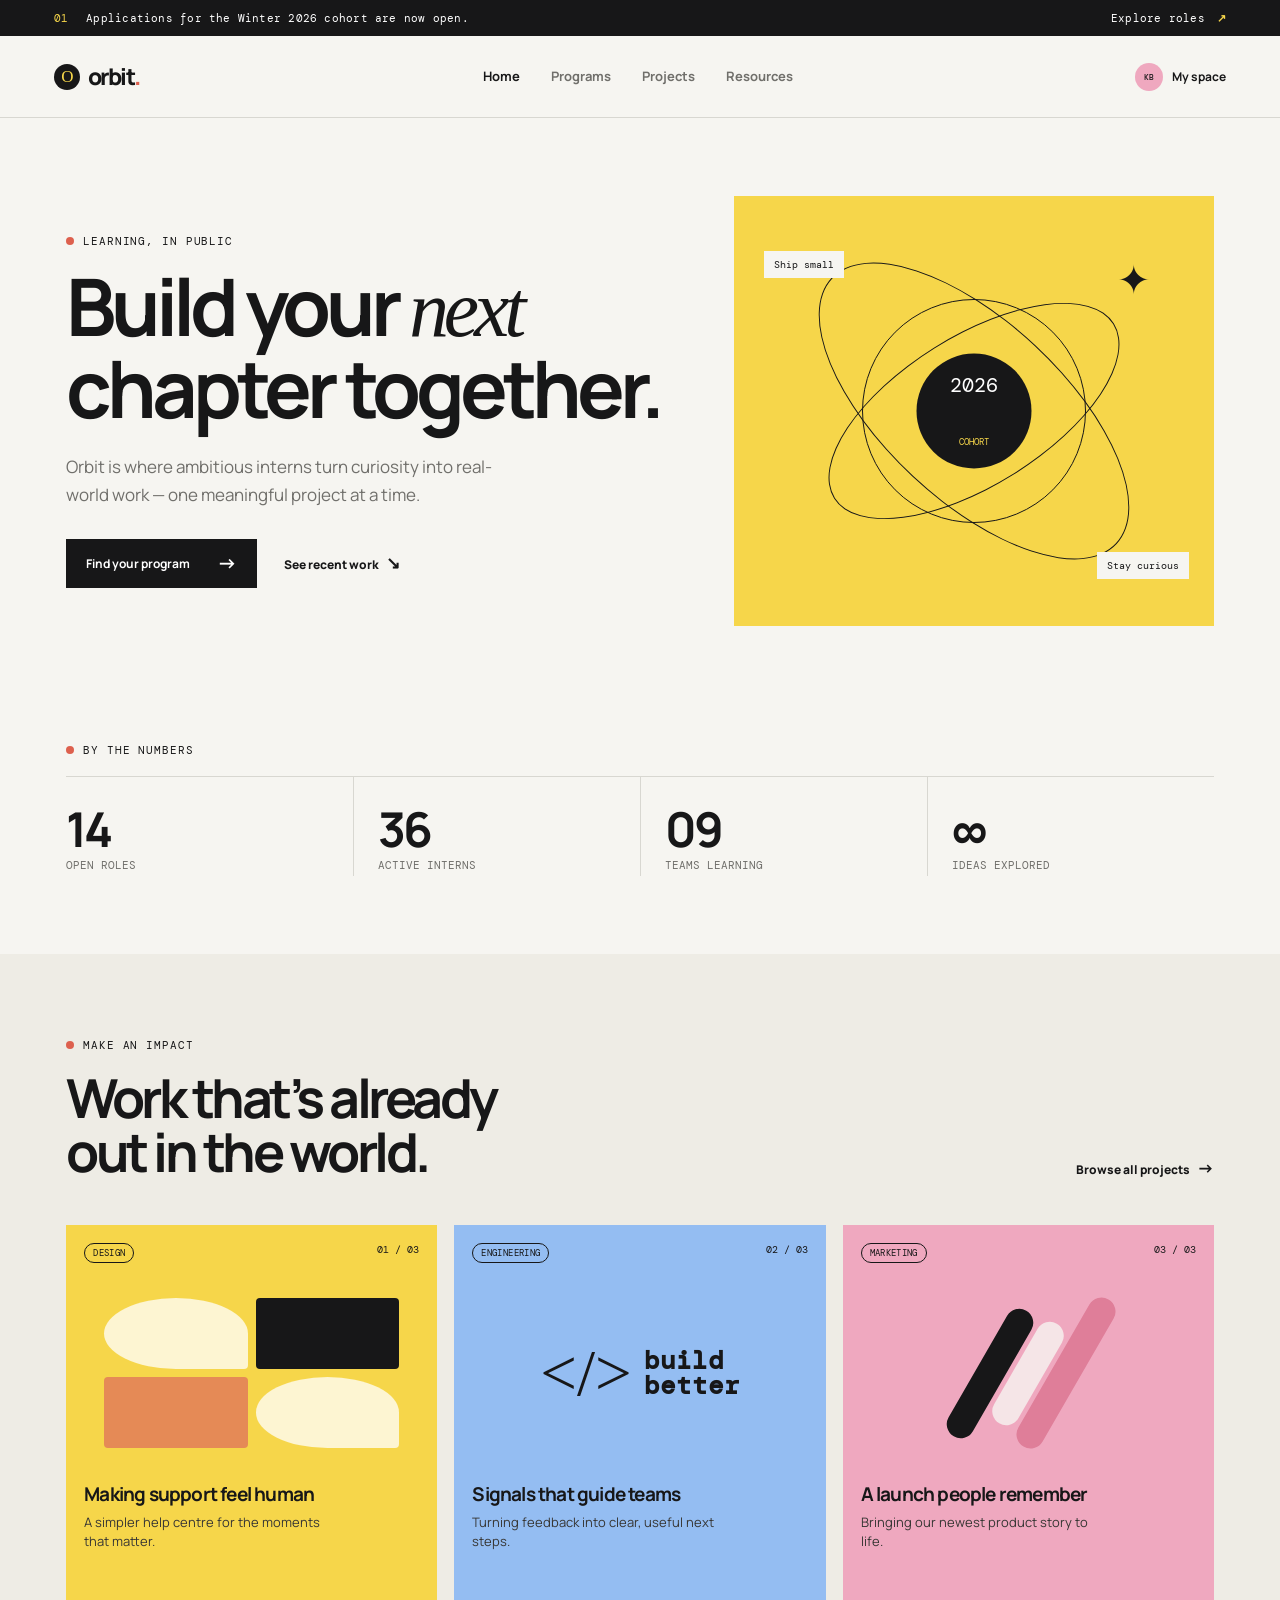
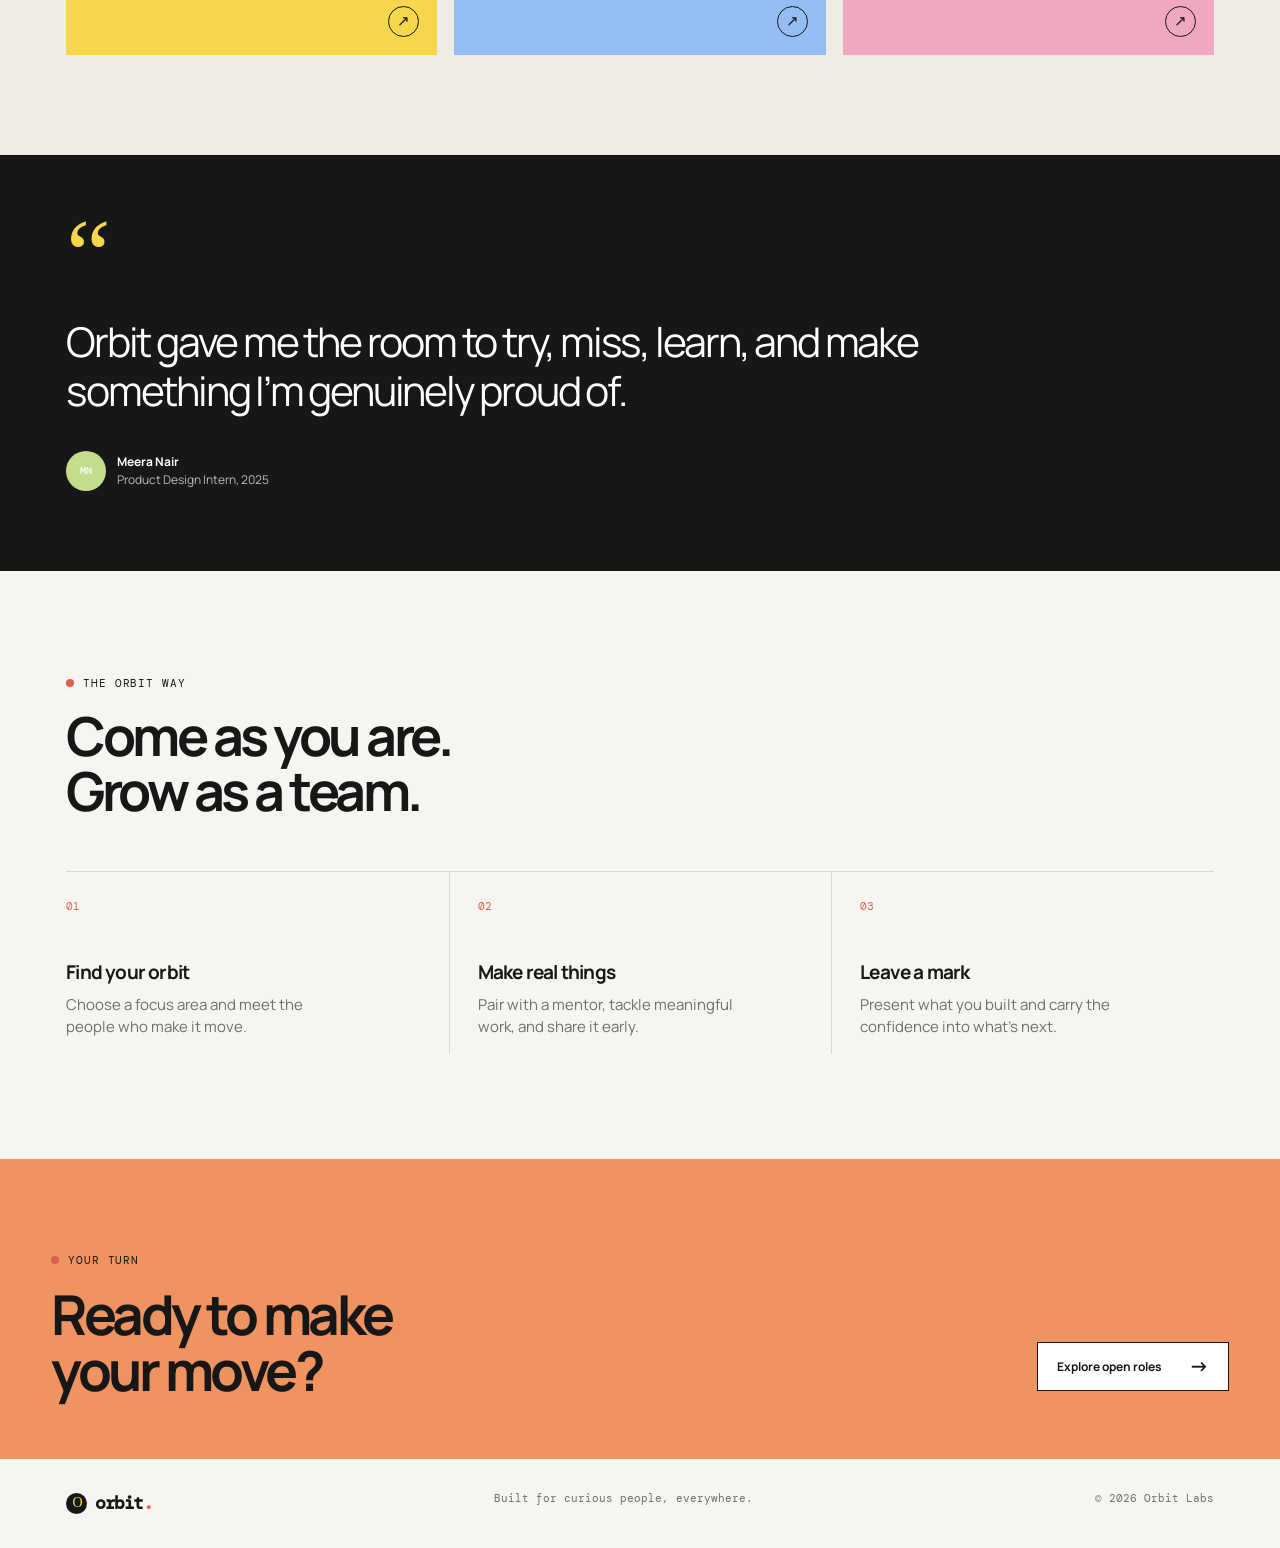
==== index.html @ f0af467f "Project Update" ====
<!doctype html>
<html lang="en">
  <head>
    <meta charset="UTF-8" />
    <meta name="viewport" content="width=device-width, initial-scale=1.0" />
    <title>Orbit — Internship learning hub</title>
    <meta name="description" content="A collaborative learning hub for internship cohorts." />
    <link rel="preconnect" href="https://fonts.googleapis.com" />
    <link rel="preconnect" href="https://fonts.gstatic.com" crossorigin />
    <link href="https://fonts.googleapis.com/css2?family=DM+Mono:wght@400;500&family=Manrope:wght@400;500;600;700;800&display=swap" rel="stylesheet" />
    <link rel="stylesheet" href="styles.css" />
  </head>
  <body>
    <div class="announcement"><span>01</span><p>Applications for the Winter 2026 cohort are now open.</p><a href="programs.html">Explore roles <b>↗</b></a></div>
    <header class="site-header">
      <a class="brand" href="index.html" aria-label="Orbit home"><span class="brand-mark">O</span><span>orbit<span class="brand-dot">.</span></span></a>
      <button class="nav-toggle" aria-label="Open navigation" aria-expanded="false">☰</button>
      <nav class="nav-links" aria-label="Main navigation">
        <a class="active" href="index.html">Home</a><a href="programs.html">Programs</a><a href="projects.html">Projects</a><a href="resources.html">Resources</a>
      </nav>
      <a class="profile-link" href="profile.html"><span class="avatar avatar-sm">KB</span><span>My space</span></a>
    </header>

    <main>
      <section class="hero section-shell">
        <div class="hero-copy">
          <p class="eyebrow"><span></span> Learning, in public</p>
          <h1>Build your <em>next</em><br />chapter together.</h1>
          <p class="hero-text">Orbit is where ambitious interns turn curiosity into real-world work — one meaningful project at a time.</p>
          <div class="hero-actions"><a class="button button-dark" href="programs.html">Find your program <span>→</span></a><a class="text-link" href="projects.html">See recent work <span>↘</span></a></div>
        </div>
        <div class="hero-art" aria-label="Abstract orbit illustration">
          <div class="orbit orbit-one"></div><div class="orbit orbit-two"></div><div class="orbit orbit-three"></div>
          <div class="orbit-center">2026<br /><small>cohort</small></div>
          <span class="art-chip chip-a">Ship small</span><span class="art-chip chip-b">Stay curious</span><span class="art-star">✦</span>
        </div>
      </section>

      <section class="numbers section-shell">
        <p class="eyebrow"><span></span> By the numbers</p>
        <div class="numbers-grid"><div><strong>14</strong><span>open roles</span></div><div><strong>36</strong><span>active interns</span></div><div><strong>09</strong><span>teams learning</span></div><div><strong>∞</strong><span>ideas explored</span></div></div>
      </section>

      <section class="featured section-shell">
        <div class="section-heading"><div><p class="eyebrow"><span></span> Make an impact</p><h2>Work that’s already<br />out in the world.</h2></div><a class="text-link" href="projects.html">Browse all projects <span>→</span></a></div>
        <div class="project-grid">
          <article class="feature-card card-yellow"><div class="card-top"><span class="tag">Design</span><span>01 / 03</span></div><div class="card-visual visual-grid"><i></i><i></i><i></i><i></i></div><div><h3>Making support feel human</h3><p>A simpler help centre for the moments that matter.</p></div><a href="projects.html" aria-label="View Making support feel human">↗</a></article>
          <article class="feature-card card-blue"><div class="card-top"><span class="tag">Engineering</span><span>02 / 03</span></div><div class="card-visual visual-code"><span>&lt;/&gt;</span><b>build<br />better</b></div><div><h3>Signals that guide teams</h3><p>Turning feedback into clear, useful next steps.</p></div><a href="projects.html" aria-label="View Signals that guide teams">↗</a></article>
          <article class="feature-card card-pink"><div class="card-top"><span class="tag">Marketing</span><span>03 / 03</span></div><div class="card-visual visual-lines"><i></i><i></i><i></i></div><div><h3>A launch people remember</h3><p>Bringing our newest product story to life.</p></div><a href="projects.html" aria-label="View A launch people remember">↗</a></article>
        </div>
      </section>

      <section class="quote-band"><div class="section-shell quote-wrap"><span class="quote-mark">“</span><blockquote>Orbit gave me the room to try, miss, learn, and make something I’m genuinely proud of.</blockquote><div class="quote-person"><span class="avatar">MN</span><p><b>Meera Nair</b><br />Product Design Intern, 2025</p></div></div></section>

      <section class="steps section-shell"><div class="section-heading"><div><p class="eyebrow"><span></span> The Orbit way</p><h2>Come as you are.<br />Grow as a team.</h2></div></div><div class="step-grid"><article><span>01</span><h3>Find your orbit</h3><p>Choose a focus area and meet the people who make it move.</p></article><article><span>02</span><h3>Make real things</h3><p>Pair with a mentor, tackle meaningful work, and share it early.</p></article><article><span>03</span><h3>Leave a mark</h3><p>Present what you built and carry the confidence into what’s next.</p></article></div></section>

      <section class="cta section-shell"><div><p class="eyebrow"><span></span> Your turn</p><h2>Ready to make<br />your move?</h2></div><a class="button button-light" href="programs.html">Explore open roles <span>→</span></a></section>
    </main>
    <footer><a class="brand" href="index.html"><span class="brand-mark">O</span><span>orbit<span class="brand-dot">.</span></span></a><p>Built for curious people, everywhere.</p><p>© 2026 Orbit Labs</p></footer>
    <script src="script.js"></script>
  </body>
</html>
---- styles.css ----
:root{--ink:#171718;--paper:#f6f5f1;--muted:#706f6b;--line:#d8d7d1;--yellow:#f6d64a;--blue:#94bdf2;--pink:#efa8bf;--lime:#c4dd8c;--orange:#ef9361;--purple:#b9a0e9;--sans:'Manrope',Arial,sans-serif;--mono:'DM Mono',monospace}*{box-sizing:border-box}html{scroll-behavior:smooth}body{margin:0;background:var(--paper);color:var(--ink);font-family:var(--sans);font-size:15px;line-height:1.5}.announcement{height:36px;background:var(--ink);color:#fff;display:flex;align-items:center;gap:18px;padding:0 4.2vw;font:11px var(--mono);letter-spacing:.02em}.announcement span{color:var(--yellow)}.announcement p{margin:0;flex:1}.announcement a{color:#fff;text-decoration:none}.announcement b{color:var(--yellow);margin-left:5px}.site-header{height:82px;display:flex;align-items:center;padding:0 4.2vw;border-bottom:1px solid var(--line);position:relative;background:var(--paper);z-index:3}.brand{display:inline-flex;align-items:center;gap:8px;color:var(--ink);text-decoration:none;font-size:23px;font-weight:800;letter-spacing:-1.5px}.brand-mark{display:grid;place-items:center;background:var(--ink);color:var(--yellow);width:26px;height:26px;border-radius:50%;font:17px Georgia}.brand-dot{color:#dd604e}.nav-links{display:flex;gap:31px;margin:auto;font-size:13px;font-weight:700}.nav-links a{color:var(--muted);text-decoration:none}.nav-links a:hover,.nav-links .active{color:var(--ink)}.profile-link{display:flex;align-items:center;gap:9px;color:var(--ink);font-size:12px;font-weight:700;text-decoration:none}.avatar{display:grid;place-items:center;width:40px;height:40px;border-radius:50%;background:var(--pink);font:10px var(--mono);font-weight:500}.avatar-sm{width:28px;height:28px;font-size:8px}.nav-toggle{display:none}.section-shell{max-width:1250px;margin:auto;padding-left:4vw;padding-right:4vw}.hero{min-height:590px;display:grid;grid-template-columns:1.07fr .93fr;align-items:center;padding-top:70px;padding-bottom:74px}.eyebrow{display:flex;align-items:center;gap:9px;margin:0 0 19px;font:11px var(--mono);text-transform:uppercase;letter-spacing:.08em}.eyebrow span{background:#dd604e;width:8px;height:8px;border-radius:50%}h1,h2,h3,p{margin-top:0}h1{font-size:clamp(50px,6.2vw,85px);line-height:.99;letter-spacing:-5px;margin-bottom:25px}h1 em{font-family:Georgia,serif;font-weight:400}h2{font-size:clamp(34px,4.2vw,57px);line-height:1.02;letter-spacing:-3.5px;margin-bottom:0}h3{font-size:19px;letter-spacing:-.8px;line-height:1.2}.hero-text{max-width:440px;color:var(--muted);font-size:17px;line-height:1.65;margin-bottom:30px}.hero-actions{display:flex;align-items:center;gap:27px}.button{display:inline-flex;align-items:center;gap:27px;padding:15px 19px;text-decoration:none;border:1px solid var(--ink);font:700 12px var(--sans);cursor:pointer}.button span{font-size:20px;line-height:10px}.button-dark{background:var(--ink);color:#fff}.button-light{background:#fff;color:var(--ink)}.button-outline{background:transparent;color:var(--ink)}.text-link{color:var(--ink);font-size:12px;font-weight:800;text-decoration:none}.text-link span{font-size:17px;margin-left:5px}.hero-art{height:430px;position:relative;max-width:480px;width:100%;justify-self:end;background:var(--yellow);overflow:hidden}.orbit{position:absolute;border:1.4px solid var(--ink);border-radius:50%;left:50%;top:50%;transform:translate(-50%,-50%)}.orbit-one{width:224px;height:224px}.orbit-two{width:330px;height:150px;transform:translate(-50%,-50%) rotate(-32deg)}.orbit-three{width:390px;height:180px;transform:translate(-50%,-50%) rotate(43deg)}.orbit-center{display:grid;place-items:center;text-align:center;position:absolute;left:50%;top:50%;transform:translate(-50%,-50%);width:115px;height:115px;border-radius:50%;background:var(--ink);color:#fff;font:20px var(--mono);line-height:1.05}.orbit-center small{font-size:9px;color:var(--yellow);text-transform:uppercase}.art-chip{position:absolute;padding:7px 10px;background:var(--paper);font:10px var(--mono)}.chip-a{top:55px;left:30px}.chip-b{bottom:47px;right:25px}.art-star{position:absolute;right:63px;top:53px;font-size:40px}.numbers{padding-top:35px;padding-bottom:78px}.numbers-grid{border-top:1px solid var(--line);display:grid;grid-template-columns:repeat(4,1fr)}.numbers-grid div{padding:28px 20px 0 0}.numbers-grid div+div{border-left:1px solid var(--line);padding-left:24px}.numbers-grid strong{display:block;font-size:48px;line-height:1;letter-spacing:-3px}.numbers-grid span{color:var(--muted);font:11px var(--mono);text-transform:uppercase}.featured{padding-top:84px;padding-bottom:100px;background:#eeece5;max-width:none;padding-left:max(4vw,calc((100vw - 1250px)/2 + 4vw));padding-right:max(4vw,calc((100vw - 1250px)/2 + 4vw))}.section-heading{display:flex;justify-content:space-between;align-items:end;margin-bottom:45px}.project-grid{display:grid;grid-template-columns:repeat(3,1fr);gap:17px}.feature-card{min-height:430px;padding:18px;display:flex;flex-direction:column;position:relative}.card-yellow{background:var(--yellow)}.card-blue{background:var(--blue)}.card-pink{background:var(--pink)}.card-top{display:flex;justify-content:space-between;font:10px var(--mono);text-transform:uppercase}.tag{display:inline-block;border:1px solid currentColor;border-radius:20px;padding:3px 8px;font:9px var(--mono);text-transform:uppercase;letter-spacing:.04em}.card-visual{height:190px;position:relative;margin:15px 0}.feature-card h3{margin-bottom:7px}.feature-card p{font-size:13px;max-width:250px;color:#373634}.feature-card>a{position:absolute;right:18px;bottom:18px;width:31px;height:31px;display:grid;place-items:center;border:1px solid var(--ink);border-radius:50%;text-decoration:none;color:var(--ink)}.visual-grid{display:grid;grid-template:1fr 1fr/1fr 1fr;gap:8px;padding:20px}.visual-grid i{background:rgba(255,255,255,.75);border-radius:50% 50% 4px 50%}.visual-grid i:nth-child(2){background:var(--ink);border-radius:4px}.visual-grid i:nth-child(3){border-radius:4px;background:#e58a56}.visual-code{display:flex;align-items:center;justify-content:center;gap:12px}.visual-code span{font:65px Georgia}.visual-code b{font:700 26px var(--mono);line-height:.95}.visual-lines{display:flex;justify-content:center;align-items:center;gap:10px}.visual-lines i{width:28px;height:145px;border-radius:20px;background:var(--ink);transform:rotate(30deg)}.visual-lines i:nth-child(2){height:115px;background:#f5e5e7}.visual-lines i:nth-child(3){height:170px;background:#df7e99}.quote-band{background:var(--ink);color:#fff}.quote-wrap{padding-top:85px;padding-bottom:80px;position:relative}.quote-mark{color:var(--yellow);font:100px Georgia;line-height:.3}.quote-band blockquote{font-size:clamp(27px,3.2vw,43px);letter-spacing:-2.2px;line-height:1.2;max-width:880px;margin:22px 0 36px}.quote-person{display:flex;align-items:center;gap:11px}.quote-person .avatar{background:var(--lime)}.quote-person p{margin:0;font-size:12px;color:#bbb}.quote-person b{color:#fff}.steps{padding-top:105px;padding-bottom:105px}.step-grid{display:grid;grid-template-columns:repeat(3,1fr);margin-top:52px;border-top:1px solid var(--line)}.step-grid article{padding:22px 35px 0 0}.step-grid article+article{border-left:1px solid var(--line);padding-left:28px}.step-grid span{font:11px var(--mono);color:#dd604e}.step-grid h3{margin:45px 0 10px}.step-grid p{color:var(--muted);max-width:265px}.cta{max-width:none;background:var(--orange);min-height:300px;padding-top:61px;padding-bottom:61px;display:flex;justify-content:space-between;align-items:end}.cta h2{font-size:55px}.cta .button{margin-bottom:7px}footer{max-width:1250px;margin:auto;padding:32px 4vw;display:flex;justify-content:space-between;align-items:center;font:11px var(--mono);color:var(--muted)}footer .brand{font-size:18px}footer .brand-mark{width:21px;height:21px;font-size:14px}.page-main{min-height:70vh}.page-intro{padding-top:85px;padding-bottom:70px;display:grid;grid-template-columns:1.25fr .75fr;align-items:end}.page-intro h1{grid-column:1;margin:0}.page-intro>p:last-child{grid-column:2;color:var(--muted);font-size:16px;line-height:1.7;margin:0 0 6px}.page-intro .eyebrow{grid-column:1/-1}.compact{padding-bottom:55px}.role-section{padding-bottom:100px}.role-toolbar{border-top:1px solid var(--ink);padding:18px 0;display:flex;justify-content:space-between;align-items:center;font:12px var(--mono)}.role-toolbar p{margin:0}.filter-group{display:flex;gap:7px}.filter{border:1px solid var(--line);border-radius:20px;background:transparent;padding:6px 10px;font:10px var(--mono);cursor:pointer}.filter.active,.filter:hover{background:var(--ink);color:#fff;border-color:var(--ink)}.role-list{border-bottom:1px solid var(--line)}.role-item{display:grid;grid-template-columns:55px 1fr 190px 105px;gap:20px;padding:27px 0;border-top:1px solid var(--line);align-items:center}.role-no,.role-meta{font:10px var(--mono);color:var(--muted)}.role-item h3{margin:8px 0}.role-item p{margin:0;color:var(--muted);font-size:13px}.role-meta b{color:var(--ink);font-weight:500}.role-item>a,.resource-list a,.application-card>a{font-size:11px;font-weight:800;color:var(--ink);text-decoration:none}.role-item>a span{font-size:16px;margin-left:5px}.dark-callout{max-width:1170px;margin-bottom:100px;padding-top:53px;padding-bottom:53px;background:var(--ink);color:#fff;display:flex;align-items:end;justify-content:space-between}.dark-callout h2{font-size:46px}.dark-callout .eyebrow{color:#bbb}.dark-callout .eyebrow span{background:var(--yellow)}.project-board{padding-bottom:100px;display:grid;grid-template-columns:1fr 1fr;gap:18px}.board-card{height:570px;padding:22px;position:relative;display:flex;flex-direction:column;justify-content:end;overflow:hidden}.board-card>div:last-of-type{position:relative;z-index:1}.board-card h2{font-size:44px;letter-spacing:-3px;margin:12px 0}.board-card p{font-size:13px;max-width:315px;margin-bottom:25px}.board-card>a{position:relative;z-index:1;color:var(--ink);font-size:11px;font-weight:800}.board-index{position:absolute;top:20px;font:10px var(--mono)}.board-lime{background:var(--lime)}.board-orange{background:var(--orange)}.board-purple{background:var(--purple)}.board-sand{background:#ded7c7}.planet{position:absolute;width:310px;height:310px;border:1px solid var(--ink);border-radius:50%;right:45px;top:76px}.planet:before,.planet:after{content:"";position:absolute;border-radius:50%;border:1px solid var(--ink);inset:-37px 30px;transform:rotate(32deg)}.planet:after{inset:60px -70px;transform:rotate(-35deg)}.chart-shape{position:absolute;display:flex;align-items:end;gap:12px;right:48px;top:105px;height:230px}.chart-shape i{width:40px;background:var(--ink)}.chart-shape i:nth-child(1){height:70px}.chart-shape i:nth-child(2){height:130px}.chart-shape i:nth-child(3){height:94px}.chart-shape i:nth-child(4){height:190px}.chart-shape i:nth-child(5){height:150px}.type-shape{position:absolute;top:76px;right:20px;font:800 64px/.78 var(--sans);letter-spacing:-5px;color:#f0eafb}.window-shape{position:absolute;right:34px;top:85px;width:260px;display:grid;grid-template-columns:1fr 1fr;gap:7px}.window-shape span{height:120px;background:#f6f5f1}.window-shape span:nth-child(2),.window-shape span:nth-child(3){background:var(--ink)}.resource-layout{display:grid;grid-template-columns:220px 1fr;gap:65px;padding-bottom:105px}.resource-aside{font:12px var(--mono)}.resource-aside p{color:var(--muted);margin-bottom:13px}.resource-aside a{display:flex;justify-content:space-between;padding:11px 0;border-top:1px solid var(--line);text-decoration:none;color:var(--muted)}.resource-aside a.active{color:var(--ink);font-weight:600}.resource-list{border-top:1px solid var(--ink)}.resource-list article{display:grid;grid-template-columns:67px 1fr 70px;gap:20px;align-items:center;padding:22px 0;border-bottom:1px solid var(--line)}.resource-icon{width:50px;height:50px;display:grid;place-items:center;font-size:22px}.icon-yellow{background:var(--yellow)}.icon-blue{background:var(--blue)}.icon-pink{background:var(--pink)}.icon-lime{background:var(--lime)}.resource-list h3{margin:8px 0 5px}.resource-list p{margin:0;color:var(--muted);font-size:13px}.profile-hero{padding-top:72px;padding-bottom:62px;display:grid;grid-template-columns:112px 1fr auto;gap:24px;align-items:center}.avatar-xl{width:100px;height:100px;font-size:22px}.profile-hero h1{font-size:56px;margin:0 0 8px}.profile-hero p:last-child{margin:0;color:var(--muted)}.profile-hero .eyebrow{margin-bottom:7px}.dashboard{padding-bottom:110px;display:grid;grid-template-columns:1fr 320px;gap:70px}.application-card{border:1px solid var(--ink);padding:22px;display:grid;grid-template-columns:50px 1fr auto;gap:18px;align-items:center;margin-bottom:20px}.app-symbol{display:grid;place-items:center;width:45px;height:45px;background:var(--yellow);font-size:24px}.status{font:10px var(--mono);color:#34713d}.application-card h3{margin:6px 0}.application-card p{margin:0;color:var(--muted);font-size:12px}.next-card{background:var(--blue);padding:27px}.next-card>span{font:10px var(--mono);text-transform:uppercase}.next-card h3{font-size:25px;margin:35px 0 8px}.next-card p{max-width:400px;margin-bottom:23px;font-size:13px}.progress{height:5px;background:rgba(0,0,0,.2);margin-bottom:8px}.progress i{display:block;width:50%;height:100%;background:var(--ink)}.next-card small{font:10px var(--mono)}.dashboard-aside{padding:22px;background:#eceae3}.checklist{list-style:none;padding:0;margin:22px 0 26px}.checklist li{border-top:1px solid var(--line);padding:13px 0;display:flex;align-items:center;gap:9px;font-size:13px}.checklist i{display:grid;place-items:center;width:20px;height:20px;border:1px solid var(--ink);border-radius:50%;font:10px var(--mono);font-style:normal}.checklist .done{color:var(--muted);text-decoration:line-through}.checklist .done i{background:var(--ink);color:#fff;text-decoration:none}
@media(max-width:760px){.announcement{padding:0 20px}.announcement p{white-space:nowrap;overflow:hidden;text-overflow:ellipsis}.announcement a{display:none}.site-header{height:66px;padding:0 20px}.nav-toggle{display:block;margin-left:auto;margin-right:18px;border:0;background:none;font-size:20px;cursor:pointer}.nav-links{display:none;position:absolute;top:65px;left:0;right:0;background:var(--paper);padding:18px 20px 22px;box-shadow:0 8px 12px #0001;flex-direction:column;gap:16px}.nav-links.open{display:flex}.profile-link span:last-child{display:none}.section-shell{padding-left:20px;padding-right:20px}.hero{grid-template-columns:1fr;padding-top:58px;gap:48px}.hero-art{height:325px;justify-self:stretch}.numbers{padding-bottom:55px}.numbers-grid{grid-template-columns:1fr 1fr}.numbers-grid div:nth-child(3){border-left:0;padding-left:0;margin-top:22px}.numbers-grid div:nth-child(4){margin-top:22px}.numbers-grid strong{font-size:38px}.featured{padding:62px 20px}.section-heading{align-items:start;margin-bottom:30px}.section-heading .text-link{display:none}.project-grid,.step-grid{grid-template-columns:1fr}.feature-card{min-height:360px}.quote-wrap{padding-top:60px;padding-bottom:55px}.quote-band blockquote{letter-spacing:-1.5px}.steps{padding-top:65px;padding-bottom:65px}.step-grid{margin-top:35px}.step-grid article,.step-grid article+article{padding:20px 0;border-left:0;border-bottom:1px solid var(--line)}.step-grid h3{margin:25px 0 8px}.cta{padding-top:47px;padding-bottom:47px;display:block}.cta h2{font-size:45px;margin-bottom:30px}footer{padding:24px 20px;display:block}footer p{margin:15px 0 0}.page-intro{padding-top:60px;padding-bottom:50px;display:block}.page-intro h1{margin-bottom:22px}.page-intro .eyebrow{margin-bottom:17px}.role-toolbar{display:block}.filter-group{margin-top:16px;overflow:auto;padding-bottom:2px}.role-item{grid-template-columns:32px 1fr;gap:12px}.role-item .role-meta{grid-column:2}.role-item>a{grid-column:2}.dark-callout{margin-bottom:65px;display:block;padding-top:40px;padding-bottom:40px}.dark-callout h2{font-size:38px;margin-bottom:27px}.project-board{grid-template-columns:1fr;padding-bottom:65px}.board-card{height:470px}.board-card h2{font-size:38px}.resource-layout{grid-template-columns:1fr;gap:25px;padding-bottom:65px}.resource-aside{display:grid;grid-template-columns:1fr 1fr;gap:0 15px}.resource-aside p{grid-column:1/-1}.resource-list article{grid-template-columns:55px 1fr;gap:12px}.resource-list article>a{grid-column:2}.profile-hero{padding-top:50px;padding-bottom:45px;grid-template-columns:70px 1fr}.avatar-xl{width:65px;height:65px;font-size:15px}.profile-hero h1{font-size:42px}.profile-hero .button{grid-column:1/-1;width:max-content}.dashboard{grid-template-columns:1fr;gap:30px;padding-bottom:65px}.application-card{grid-template-columns:45px 1fr}.application-card>a{grid-column:1/-1}.dashboard-aside{order:-1}}
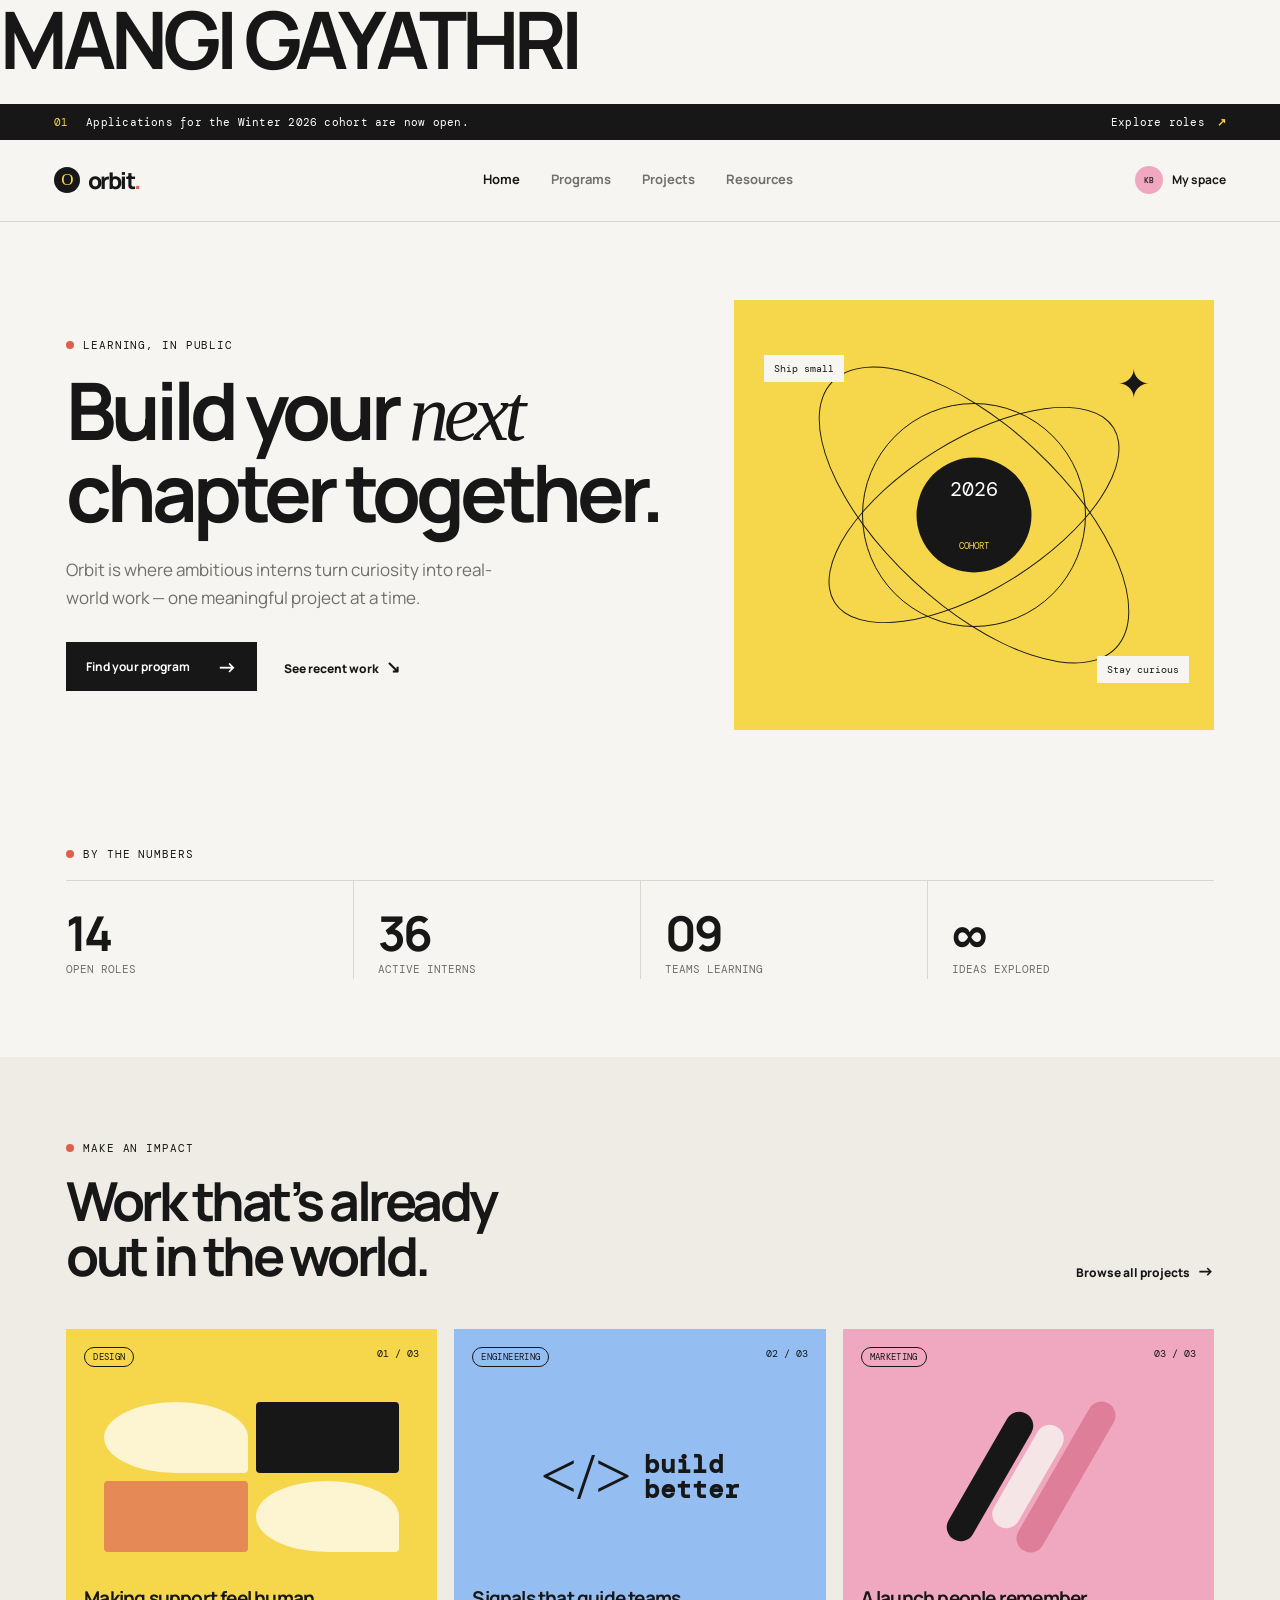
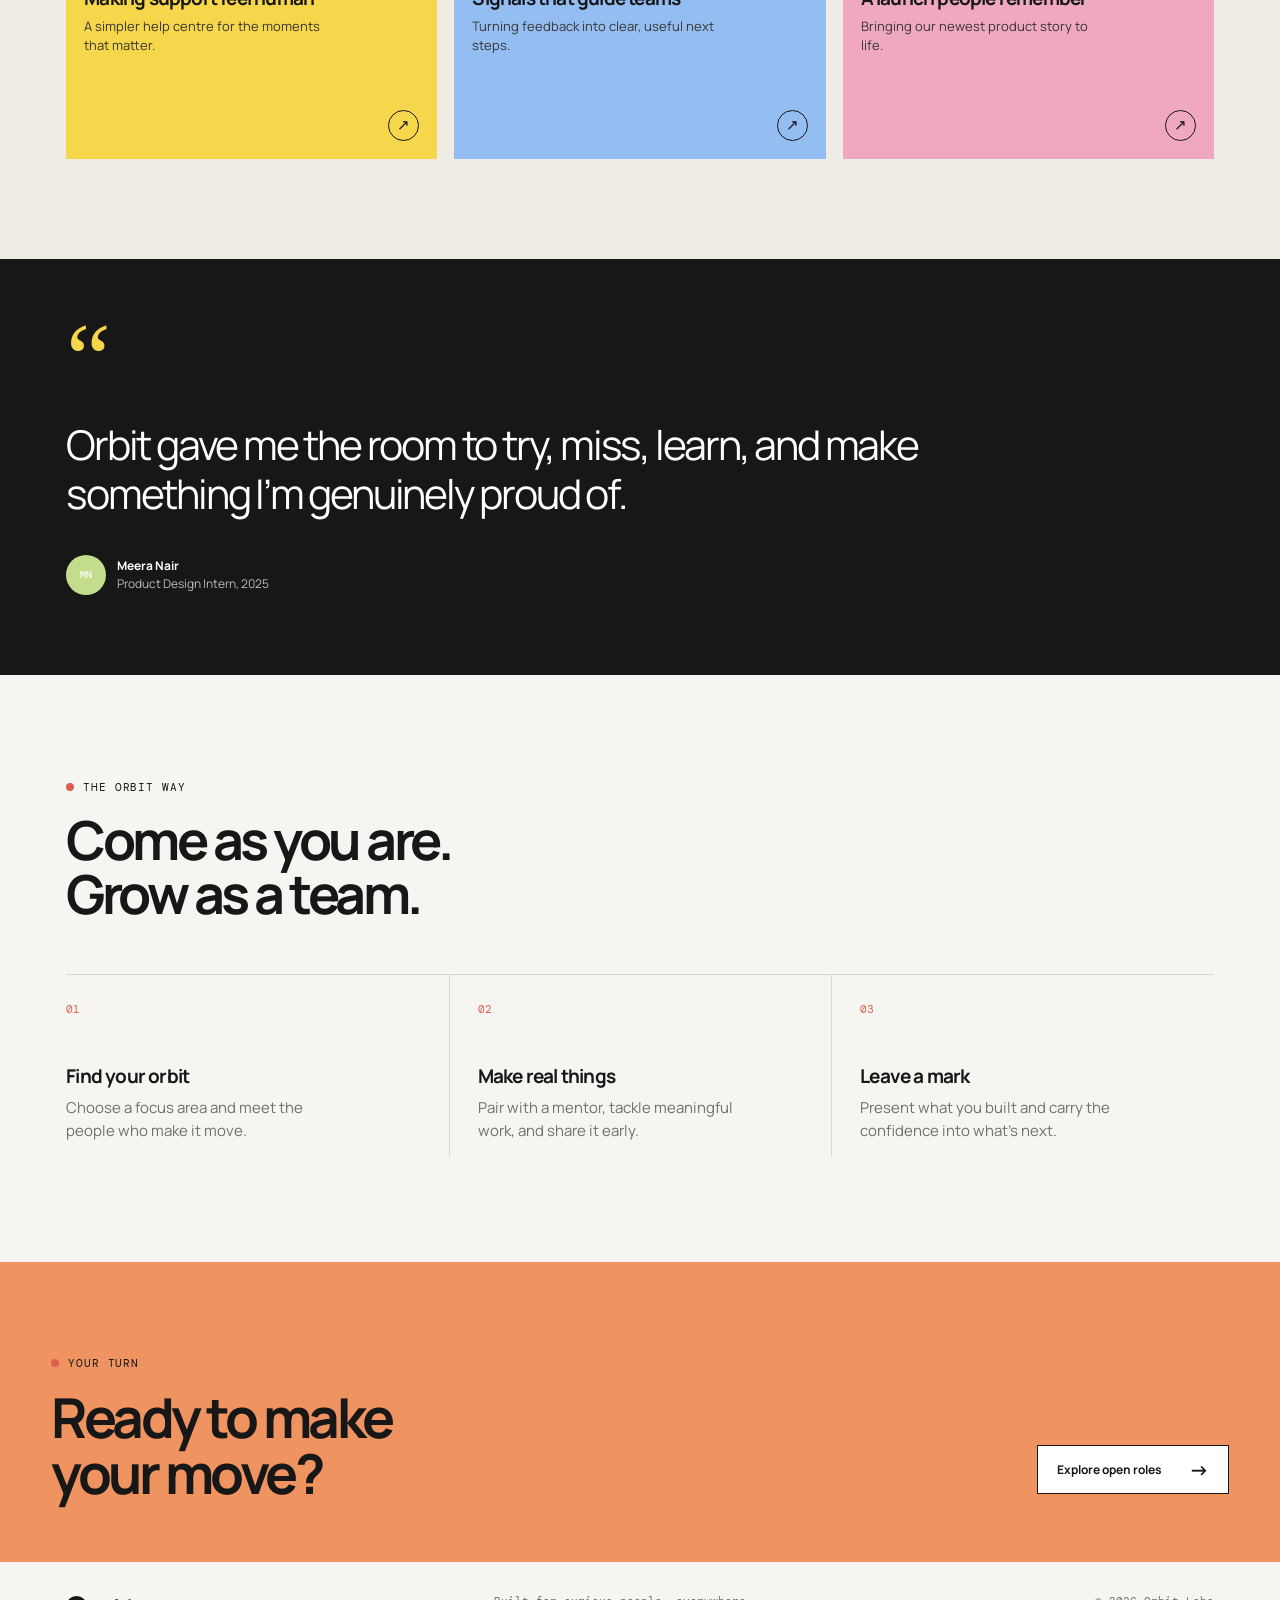
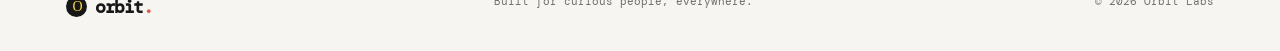
==== commit 06d1477a: "Update HTML page" ====
--- a/index.html
+++ b/index.html
@@ -11,6 +11,7 @@
     <link rel="stylesheet" href="styles.css" />
   </head>
   <body>
+    <h1>MANGI GAYATHRI</h1>
     <div class="announcement"><span>01</span><p>Applications for the Winter 2026 cohort are now open.</p><a href="programs.html">Explore roles <b>↗</b></a></div>
     <header class="site-header">
       <a class="brand" href="index.html" aria-label="Orbit home"><span class="brand-mark">O</span><span>orbit<span class="brand-dot">.</span></span></a>
